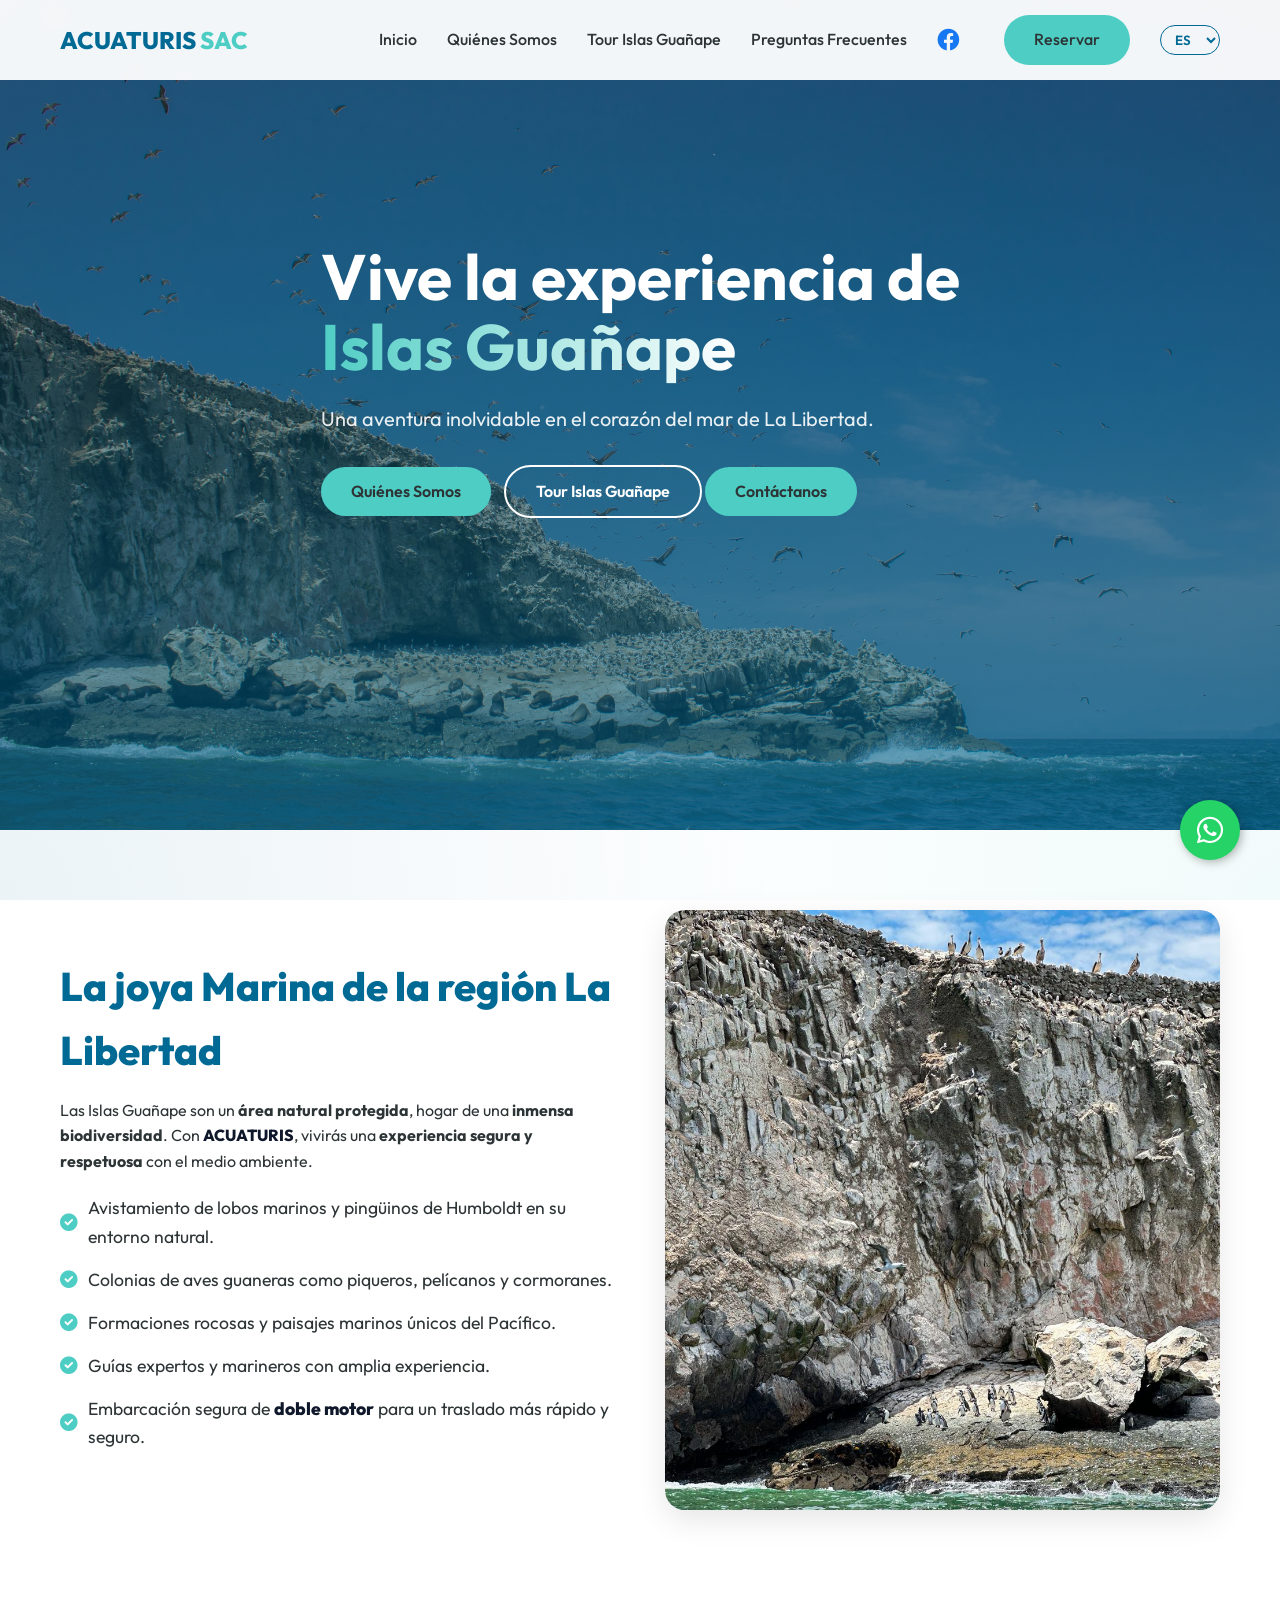
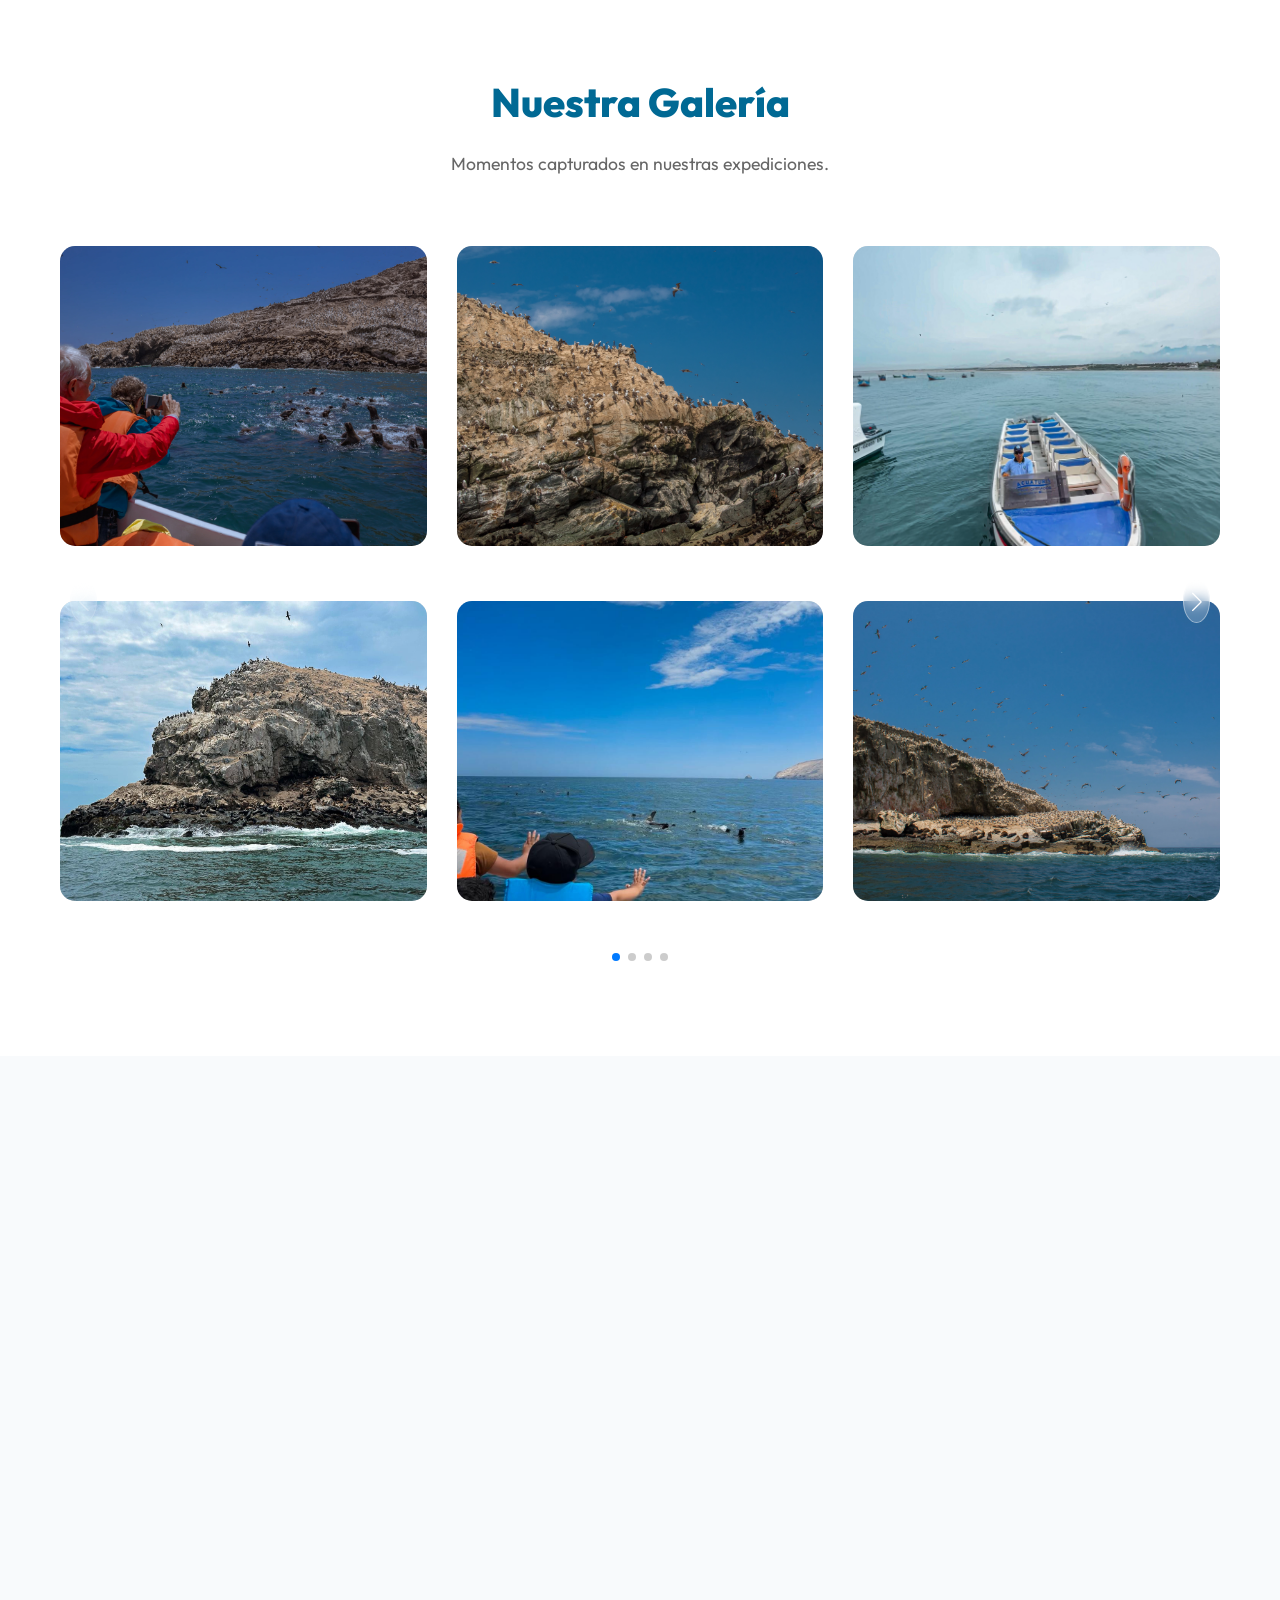
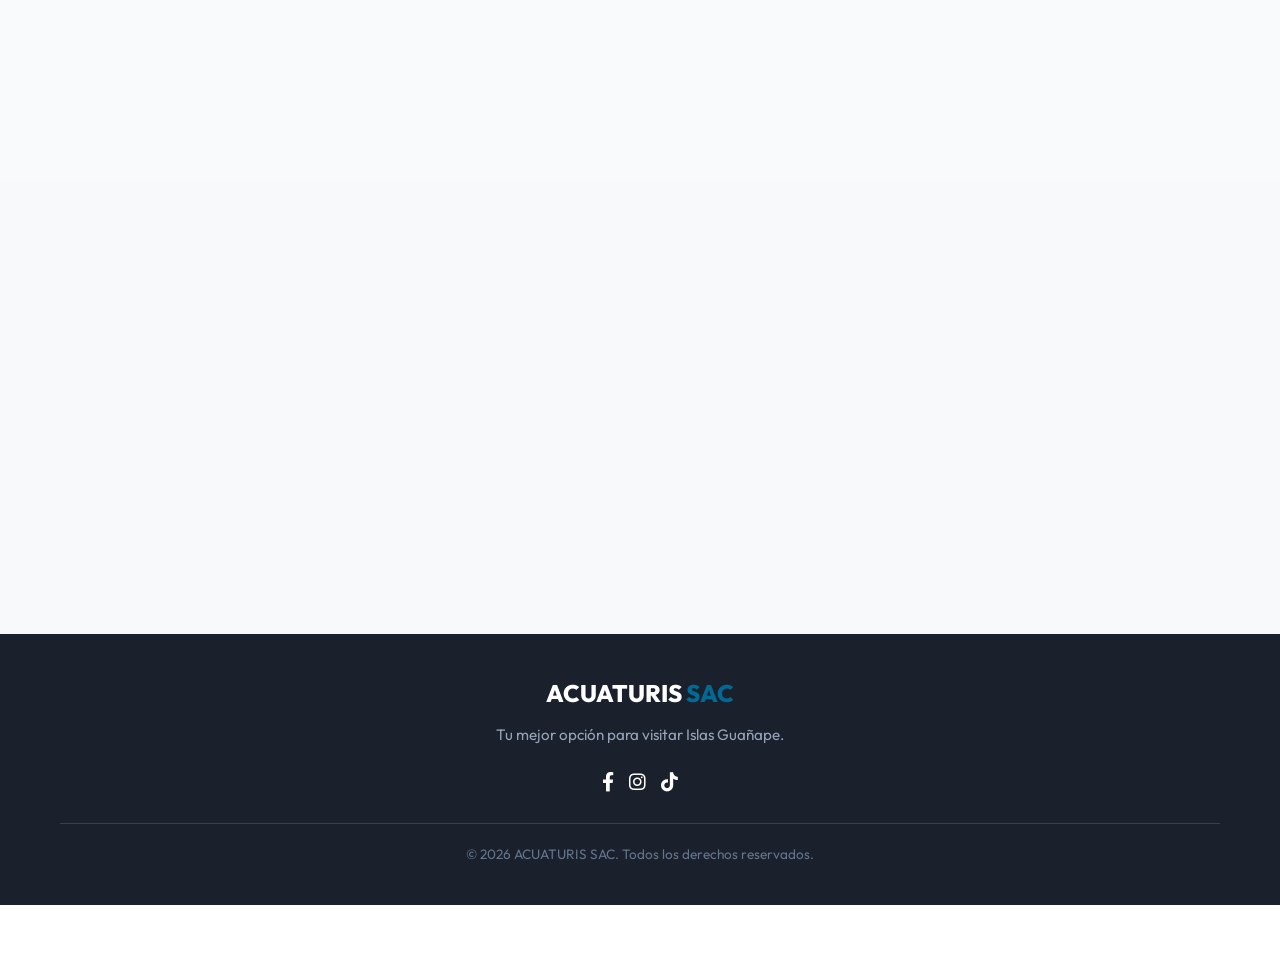
==== Inicio/index.html @ 5057cbeb "Ultimos cambios" ====
<!DOCTYPE html>
<html lang="es">

<head>
    <meta charset="UTF-8">
    <meta name="viewport" content="width=device-width, initial-scale=1.0">
    <!-- Basic SEO Meta Tags -->
    <title>Tour Islas Guañape | ACUATURIS SAC - Atrevete a disfrutar la adrenalina</title>
    <meta name="description"
        content="Reserva el mejor Tour a las Islas Guañape con ACUATURIS SAC. Descubre la mayor biodiversidad del norte del Perú: lobos marinos, pingüinos de Humboldt y aves guaneras desde Puerto Morín.">
    <meta name="keywords"
        content="Tour Islas Guañape, Islas Guañape, tour a las islas guañape, tours puerto morin, turismo la libertad, acuaturis sac, islas guañape tour, lobos marinos trujillo, lobos marinos peru">
    <meta name="author" content="ACUATURIS SAC">
    <meta name="robots" content="index, follow, max-snippet:-1, max-image-preview:large, max-video-preview:-1">

    <!-- SEO: Canonical URL -->
    <link rel="canonical" href="https://acuaturissac.com/">

    <!-- SEO: Open Graph para redes sociales y WhatsApp -->
    <meta property="og:title" content="Tour Islas Guañape | ACUATURIS SAC - La Libertad, Perú">
    <meta property="og:description"
        content="Reserva tu lugar en el Tour Islas Guañape. Avista lobos marinos y pingüinos de Humboldt. ¡La mejor aventura desde Puerto Morín!">
    <meta property="og:image" content="https://acuaturissac.com/img/islas-guanape.jpg">
    <meta property="og:url" content="https://acuaturissac.com/">
    <meta property="og:type" content="website">
    <meta property="og:locale" content="es_PE">
    <meta property="og:site_name" content="ACUATURIS SAC">

    <!-- SEO: Twitter Card -->
    <meta name="twitter:card" content="summary_large_image">
    <meta name="twitter:title" content="Tour Islas Guañape | ACUATURIS SAC">
    <meta name="twitter:description"
        content="Reserva el mejor Tour a las Islas Guañape. Avista lobos marinos y pingüinos de Humboldt desde Puerto Morín, La Libertad.">
    <meta name="twitter:image" content="https://acuaturissac.com/img/islas-guanape.jpg">

    <!-- SEO: Datos estructurados Schema.org -->
    <script type="application/ld+json">
    {
      "@context": "https://schema.org",
      "@type": "TouristTrip",
      "name": "Tour Islas Guañape - Avistamiento de Fauna Marina",
      "description": "Tour de avistamiento de fauna marina en las Islas Guañape, La Libertad, Perú. Incluye avistamiento de lobos marinos, pingüinos de Humboldt y aves guaneras.",
      "url": "https://acuaturissac.com/",
      "image": "https://acuaturissac.com/img/islas-guanape.jpg",
      "touristType": "Ecoturismo, Avistamiento de fauna",
      "itinerary": {
        "@type": "ItemList",
        "itemListElement": [
          {"@type": "ListItem", "position": 1, "name": "Reunión en Puerto Morín a las 09:00 AM"},
          {"@type": "ListItem", "position": 2, "name": "Zarpe hacia las Islas Guañape a las 09:30 AM"},
          {"@type": "ListItem", "position": 3, "name": "Avistamiento de fauna marina a las 10:15 AM"},
          {"@type": "ListItem", "position": 4, "name": "Retorno a Puerto Morín a las 12:00 PM"}
        ]
      },
      "provider": {
        "@type": "LocalBusiness",
        "name": "ACUATURIS SAC",
        "telephone": "+51961020784",
        "url": "https://acuaturissac.com/",
        "sameAs": ["https://www.facebook.com/acuaturissac", "https://www.instagram.com/acuaturissac"],
        "address": {
          "@type": "PostalAddress",
          "addressLocality": "Puerto Morín",
          "addressRegion": "La Libertad",
          "addressCountry": "PE"
        },
        "geo": {
          "@type": "GeoCoordinates",
          "latitude": "-8.5820",
          "longitude": "-78.9760"
        }
      },
      "inLanguage": "es-PE"
    }
    </script>


    <!-- Fonts and External Styles -->
    <link rel="preconnect" href="https://fonts.googleapis.com">
    <link rel="preconnect" href="https://fonts.gstatic.com" crossorigin>
    <link href="https://fonts.googleapis.com/css2?family=Outfit:wght@300;400;600;800&amp;display=swap" rel="stylesheet">
    <link rel="stylesheet" href="../css/styles.css">
    <link rel="stylesheet" href="https://cdnjs.cloudflare.com/ajax/libs/font-awesome/6.0.0/css/all.min.css"
        integrity="sha512-9usAa10IRO0HhonpyAIVpjrylPvoDwiPUiKdWk5t3PyolY1cOd4DSE0Ga+ri4AuTroPR5aQvXU9xC6qOPnzFeg=="
        crossorigin="anonymous" referrerpolicy="no-referrer" />
    <link href="https://unpkg.com/aos@2.3.1/dist/aos.css" rel="stylesheet">
    <link rel="stylesheet" href="https://cdn.jsdelivr.net/npm/swiper@11/swiper-bundle.min.css" />
</head>

<body>

    <!-- Navigation -->
    <nav class="navbar">
        <div class="container nav-container">
            <a href="#" class="logo">ACUATURIS <span class="highlight">SAC</span></a>
            <button class="mobile-menu-btn" aria-label="Menu">
                <i class="fas fa-bars"></i>
            </button>
            <ul class="nav-links">
                <li><a href="#inicio" data-i18n="nav_home">Inicio</a></li>
                <li><a href="../quienes-somos/quienes-somos.html" data-i18n="nav_about">Quiénes Somos</a></li>
                <li><a href="../Tour-islas-guanape/Tour-islas-guanape.html" data-i18n="nav_tour">Tour Islas Guañape</a>
                </li>
                <li><a href="../preguntas-frecuentes/preguntas-frecuentes.html" data-i18n="nav_faq">Preguntas
                        Frecuentes</a></li>
                <li>
                    <a href="https://www.facebook.com/share/1S6qyKS7hv/" target="_blank" rel="noopener noreferrer"
                        aria-label="Facebook"
                        style="font-size: 1.4rem; color: #1877F2; margin-right: 15px; display: flex; align-items: center;">
                        <i class="fab fa-facebook"></i>
                    </a>
                </li>
                <li><a href="#contacto" class="btn-primary" data-i18n="nav_book">Reservar</a></li>
                <li>
                    <select id="language-selector" class="lang-select">
                        <option value="es">ES</option>
                        <option value="en">EN</option>
                        <option value="fr">FR</option>
                        <option value="it">IT</option>
                        <option value="de">DE</option>
                    </select>
                </li>
            </ul>
        </div>
    </nav>

    <!-- Hero Section -->
    <header id="inicio" class="hero">
        <video autoplay muted loop playsinline class="hero-video">
            <source src="../assets/Video2.mp4" type="video/mp4">
        </video>
        <div class="hero-overlay"></div>
        <div class="hero-content container" data-aos="fade-up">
            <h1 data-i18n="hero_title">Vive la experiencia de <br><span class="text-gradient">Islas Guañape</span></h1>
            <p data-i18n="hero_subtitle">Una aventura inolvidable en el corazón del mar de La Libertad.</p>
            <div class="hero-buttons">
                <a href="../quienes-somos/quienes-somos.html" class="btn-primary" data-i18n="nav_about">Quiénes
                    Somos</a>
                <a href="../Tour-islas-guanape/Tour-islas-guanape.html" class="btn-secondary" data-i18n="nav_tour">Tour
                    Islas Guañape</a>
                <a href="#contacto" class="btn-primary" data-i18n="hero_btn_contact">Contáctanos</a>
            </div>
        </div>
    </header>

    <!-- About Section -->
    <section id="tour" class="section about">
        <div class="container about-grid">
            <div class="about-text" data-aos="fade-right">
                <h2 class="section-title" data-i18n="about_title">La joya Marina de la región La Libertad</h2>
                <p data-i18n="about_desc">Las Islas Guañape son un <strong>área natural protegida</strong>, hogar de una
                    <strong>inmensa
                        biodiversidad</strong>. Con <span class="text-dark-blue">ACUATURIS</span>, vivirás una
                    <strong>experiencia segura y
                        respetuosa</strong> con el medio ambiente.
                </p>
                <ul class="feature-list">
                    <li><i class="fas fa-check-circle"></i> <span data-i18n="about_feat_1">Avistamiento de lobos marinos
                            y pingüinos de Humboldt en su entorno natural.</span></li>
                    <li><i class="fas fa-check-circle"></i> <span data-i18n="about_feat_2">Colonias de aves guaneras
                            como piqueros, pelícanos y cormoranes.</span></li>
                    <li><i class="fas fa-check-circle"></i> <span data-i18n="about_feat_3">Formaciones rocosas y
                            paisajes marinos únicos del Pacífico.</span></li>
                    <li><i class="fas fa-check-circle"></i> <span data-i18n="about_feat_4">Guías expertos y
                            marineros con amplia experiencia.</span></li>
                    <li><i class="fas fa-check-circle"></i> <span data-i18n="about_feat_5">Embarcación segura de <span
                                class="text-dark-blue">doble motor</span>
                            para un traslado más rápido y seguro.</span></li>
                </ul>


            </div>
            <div class="about-image" data-aos="fade-left">
                <!-- SEO: Imagen real con alt descriptivo -->
                <img src="../img/islas-guanape-lobos-marinos.jpg"
                    alt="Lobos marinos y pingüinos de Humboldt en las Islas Guañape, La Libertad, Perú" loading="lazy"
                    width="600" height="600"
                    onerror="this.style.display='none'; document.getElementById('about-img-placeholder').style.display='block'"
                    style="border-radius: 20px; box-shadow: var(--shadow); object-fit: cover; width: 100%;">
                <div class="image-placeholder" id="about-img-placeholder" style="display: none;"></div>
            </div>
        </div>
    </section>

    <!-- Gallery Section -->
    <section id="galeria" class="section gallery">
        <div class="container">
            <h2 class="section-title center" data-aos="fade-up" data-i18n="gallery_title">Nuestra Galería</h2>
            <p class="section-subtitle center" data-aos="fade-up" data-i18n="gallery_subtitle">Momentos capturados en
                nuestras expediciones.</p>
            <div class="swiper gallerySwiper" data-aos="zoom-in" style="padding: 20px 0; height: 750px;">
                <div class="swiper-wrapper">
                    <!-- Slides -->
                    <div class="swiper-slide">
                        <div class="gallery-item"><img src="../assets/Imagen1.webp"
                                alt="Tour en lancha hacia las Islas Guañape" loading="lazy"
                                style="width: 100%; height: 300px; object-fit: cover; border-radius: 12px; cursor: pointer;">
                        </div>
                    </div>
                    <div class="swiper-slide">
                        <div class="gallery-item"><img src="../assets/Imagen4.webp"
                                alt="Lobos marinos en las Islas Guañape" loading="lazy"
                                style="width: 100%; height: 300px; object-fit: cover; border-radius: 12px; cursor: pointer;">
                        </div>
                    </div>
                    <div class="swiper-slide">
                        <div class="gallery-item"><img src="../assets/Imagen5.jpeg"
                                alt="Pingüinos de Humboldt en las Islas Guañape" loading="lazy"
                                style="width: 100%; height: 300px; object-fit: cover; border-radius: 12px; cursor: pointer;">
                        </div>
                    </div>
                    <div class="swiper-slide">
                        <div class="gallery-item"><img src="../assets/Imagen3.webp"
                                alt="Aves guaneras en su hábitat natural" loading="lazy"
                                style="width: 100%; height: 300px; object-fit: cover; border-radius: 12px; cursor: pointer;">
                        </div>
                    </div>

                    <div class="swiper-slide">
                        <div class="gallery-item"><img src="../assets/Imagen6.jpeg" alt="Avistamiento de fauna marina"
                                loading="lazy"
                                style="width: 100%; height: 300px; object-fit: cover; border-radius: 12px; cursor: pointer;">
                        </div>
                    </div>
                    <div class="swiper-slide">
                        <div class="gallery-item"><img src="../assets/Imagen7.jpeg" alt="Turistas disfrutando el tour"
                                loading="lazy"
                                style="width: 100%; height: 300px; object-fit: cover; border-radius: 12px; cursor: pointer;">
                        </div>
                    </div>
                    <div class="swiper-slide">
                        <div class="gallery-item"><img src="../assets/Imagen15.jpeg" alt="Muelle de Puerto Morín"
                                loading="lazy"
                                style="width: 100%; height: 300px; object-fit: cover; border-radius: 12px; cursor: pointer;">
                        </div>
                    </div>
                    <div class="swiper-slide">
                        <div class="gallery-item"><img src="../assets/Imagen16.jpeg" alt="Vista panorámica de las Islas"
                                loading="lazy"
                                style="width: 100%; height: 300px; object-fit: cover; border-radius: 12px; cursor: pointer;">
                        </div>
                    </div>
                    <div class="swiper-slide">
                        <div class="gallery-item"><img src="../assets/Imagen2.webp" alt="Lobos marinos descansando"
                                loading="lazy"
                                style="width: 100%; height: 300px; object-fit: cover; border-radius: 12px; cursor: pointer;">
                        </div>
                    </div>
                    <div class="swiper-slide">
                        <div class="gallery-item"><img src="../assets/Imagen13.jpeg" alt="Grupos en la lancha"
                                loading="lazy"
                                style="width: 100%; height: 300px; object-fit: cover; border-radius: 12px; cursor: pointer;">
                        </div>
                    </div>
                    <div class="swiper-slide">
                        <div class="gallery-item"><img src="../assets/Imagen19.jpeg" alt="Vista desde el mar"
                                loading="lazy"
                                style="width: 100%; height: 300px; object-fit: cover; border-radius: 12px; cursor: pointer;">
                        </div>
                    </div>
                    <div class="swiper-slide">
                        <div class="gallery-item"><img src="../assets/Imagen23.jpeg" alt="Pingüinos en las rocas"
                                loading="lazy"
                                style="width: 100%; height: 300px; object-fit: cover; border-radius: 12px; cursor: pointer;">
                        </div>
                    </div>
                </div>
                <!-- Pagination & Nav -->
                <div class="swiper-pagination"></div>
                <div class="swiper-button-next"></div>
                <div class="swiper-button-prev"></div>
            </div>
        </div>
    </section>

    <!-- Why Choose Us Section -->
    <section id="por-que-elegirnos" class="section why-choose-us" style="background-color: #f8fafc; padding: 80px 0;">
        <div class="container">
            <h2 class="section-title center" data-aos="fade-up" data-i18n="why_choose_title"
                style="color: var(--primary);">¿Por qué elegir ACUATURIS?</h2>
            <div class="policies-grid"
                style="display: grid; grid-template-columns: repeat(auto-fit, minmax(300px, 1fr)); gap: 30px; margin-top: 40px;">
                <!-- Card 1 -->
                <div class="policy-card" data-aos="fade-up"
                    style="background: white; padding: 30px; border-radius: 12px; box-shadow: 0 4px 15px rgba(0,0,0,0.05); border-left: 5px solid var(--primary); transition: transform 0.3s ease;">
                    <h3
                        style="color: var(--primary); margin-bottom: 15px; display: flex; align-items: center; gap: 12px; font-size: 1.25rem;">
                        <i class="fas fa-ship" style="font-size: 1.5rem;"></i> <span data-i18n="why_h1">Embarcaciones
                            con doble motor</span>
                    </h3>
                    <p data-i18n="why_p1" style="color: #4a5568; line-height: 1.6;">Mayor seguridad ante cualquier
                        imprevisto y navegación continua durante todo el recorrido.</p>
                </div>
                <!-- Card 2 -->
                <div class="policy-card" data-aos="fade-up" data-aos-delay="100"
                    style="background: white; padding: 30px; border-radius: 12px; box-shadow: 0 4px 15px rgba(0,0,0,0.05); border-left: 5px solid #f59e0b; transition: transform 0.3s ease;">
                    <h3
                        style="color: #f59e0b; margin-bottom: 15px; display: flex; align-items: center; gap: 12px; font-size: 1.25rem;">
                        <i class="fas fa-stopwatch" style="font-size: 1.5rem;"></i> <span data-i18n="why_h2">Traslados
                            más rápidos</span>
                    </h3>
                    <p data-i18n="why_p2" style="color: #4a5568; line-height: 1.6;">Reducimos el tiempo en el mar para
                        que disfrutes más la experiencia y menos el trayecto.</p>
                </div>
                <!-- Card 3 -->
                <div class="policy-card" data-aos="fade-up" data-aos-delay="200"
                    style="background: white; padding: 30px; border-radius: 12px; box-shadow: 0 4px 15px rgba(0,0,0,0.05); border-left: 5px solid #10b981; transition: transform 0.3s ease;">
                    <h3
                        style="color: #10b981; margin-bottom: 15px; display: flex; align-items: center; gap: 12px; font-size: 1.25rem;">
                        <i class="fas fa-smile-beam" style="font-size: 1.5rem;"></i> <span data-i18n="why_h3">Menor
                            probabilidad de mareo</span>
                    </h3>
                    <p data-i18n="why_p3" style="color: #4a5568; line-height: 1.6;">Al disminuir el tiempo de
                        navegación, la experiencia es más cómoda, incluso para personas sensibles.</p>
                </div>
                <!-- Card 4 -->
                <div class="policy-card" data-aos="fade-up" data-aos-delay="300"
                    style="background: white; padding: 30px; border-radius: 12px; box-shadow: 0 4px 15px rgba(0,0,0,0.05); border-left: 5px solid #3b82f6; transition: transform 0.3s ease;">
                    <h3
                        style="color: #3b82f6; margin-bottom: 15px; display: flex; align-items: center; gap: 12px; font-size: 1.25rem;">
                        <i class="fas fa-anchor" style="font-size: 1.5rem;"></i> <span data-i18n="why_h4">Mayor
                            estabilidad en el recorrido</span>
                    </h3>
                    <p data-i18n="why_p4" style="color: #4a5568; line-height: 1.6;">Nuestras embarcaciones ofrecen una
                        navegación más estable en mar abierto.</p>
                </div>
                <!-- Card 5 -->
                <div class="policy-card" data-aos="fade-up" data-aos-delay="400"
                    style="background: white; padding: 30px; border-radius: 12px; box-shadow: 0 4px 15px rgba(0,0,0,0.05); border-left: 5px solid #8b5cf6; transition: transform 0.3s ease;">
                    <h3
                        style="color: #8b5cf6; margin-bottom: 15px; display: flex; align-items: center; gap: 12px; font-size: 1.25rem;">
                        <i class="fas fa-user-tie" style="font-size: 1.5rem;"></i> <span data-i18n="why_h5">Marineros
                            locales con experiencia real</span>
                    </h3>
                    <p data-i18n="why_p5" style="color: #4a5568; line-height: 1.6;">Conocemos la zona, la fauna y cómo
                        brindarte una experiencia segura e inolvidable.</p>
                </div>
                <!-- Card 6 -->
                <div class="policy-card" data-aos="fade-up" data-aos-delay="500"
                    style="background: white; padding: 30px; border-radius: 12px; box-shadow: 0 4px 15px rgba(0,0,0,0.05); border-left: 5px solid #ef4444; transition: transform 0.3s ease;">
                    <h3
                        style="color: #ef4444; margin-bottom: 15px; display: flex; align-items: center; gap: 12px; font-size: 1.25rem;">
                        <i class="fas fa-shield-alt" style="font-size: 1.5rem;"></i> <span data-i18n="why_h6">Seguridad
                            y respaldo garantizados</span>
                    </h3>
                    <p data-i18n="why_p6" style="color: #4a5568; line-height: 1.6;">Operamos con todos los permisos
                        correspondientes, seguros y protocolos de seguridad para tu tranquilidad.</p>
                </div>
            </div>
        </div>
    </section>

    <!-- Contact & Booking Section -->
    <section id="contacto" class="section contact-section"
        style="background-color: #f8f9fa; padding: 80px 0; text-align: center;">
        <div class="container" style="max-width: 800px;">
            <h2 class="section-title center" data-aos="fade-up" data-i18n="contact_title">Reserva tu Aventura</h2>
            <p class="section-subtitle center" data-aos="fade-up" data-i18n="contact_subtitle"
                style="margin-bottom: 40px; font-size: 1.1rem; color: #555;">¿Listo para explorar las Islas Guañape?
                Contáctanos directamente por WhatsApp para consultar disponibilidad y asegurar tu lugar.</p>

            <div data-aos="zoom-in">
                <a href="https://wa.me/51961020784?text=Hola,%20los%20contacto%20desde%20su%20p%C3%A1gina%20web.%20Estoy%20interesado%20en%20el%20tour%20a%20las%20Islas%20Gua%C3%B1ape%20y%20quisiera%20informaci%C3%B3n%20sobre%20disponibilidad%20y%20reservas."
                    target="_blank" class="btn-primary"
                    style="background-color: #25D366; font-size: 1.2rem; padding: 15px 40px; display: inline-flex; align-items: center; gap: 10px; box-shadow: 0 10px 20px rgba(37, 211, 102, 0.3); border-radius: 50px; text-decoration: none; color: white; font-weight: bold;">
                    <i class="fab fa-whatsapp" style="font-size: 1.5rem;"></i>
                    <span data-i18n="contact_btn_whatsapp">Reservar por WhatsApp</span>
                </a>

                <div
                    style="margin-top: 30px; display: flex; justify-content: center; gap: 20px; align-items: center; color: #333;">
                    <div style="display: flex; align-items: center; gap: 8px;">
                        <i class="fas fa-phone-alt" style="color: var(--primary);"></i>
                        <span style="font-weight: 600;">+51 961 020 784</span>
                    </div>
                </div>
            </div>
        </div>
    </section>

    <!-- Footer -->
    <footer style="background-color: #1a202c; color: #e2e8f0; text-align: center; padding: 40px 0;">
        <div class="container">
            <h3
                style="color: white; margin-bottom: 10px; font-family: 'Outfit', sans-serif; font-weight: 800; font-size: 1.5rem;">
                ACUATURIS <span style="color: var(--primary);">SAC</span></h3>
            <p style="margin-bottom: 20px; font-size: 0.95rem; color: #94a3b8;">Tu mejor opción para visitar Islas
                Guañape.</p>
            <div style="display: flex; justify-content: center; gap: 15px; margin-bottom: 25px;">
                <a href="https://www.facebook.com/share/1S6qyKS7hv/" target="_blank" rel="noopener noreferrer"
                    style="color: white; font-size: 1.2rem; transition: color 0.3s;"
                    onmouseover="this.style.color='var(--primary)'" onmouseout="this.style.color='white'"><i
                        class="fab fa-facebook-f"></i></a>
                <a href="#" style="color: white; font-size: 1.2rem; transition: color 0.3s;"
                    onmouseover="this.style.color='var(--primary)'" onmouseout="this.style.color='white'"><i
                        class="fab fa-instagram"></i></a>
                <a href="#" style="color: white; font-size: 1.2rem; transition: color 0.3s;"
                    onmouseover="this.style.color='var(--primary)'" onmouseout="this.style.color='white'"><i
                        class="fab fa-tiktok"></i></a>
            </div>
            <p style="font-size: 0.85rem; border-top: 1px solid #334155; padding-top: 20px; color: #64748b;">&copy; 2026
                ACUATURIS SAC. Todos los derechos reservados.</p>
        </div>
    </footer>

    <script src="https://unpkg.com/aos@2.3.1/dist/aos.js"></script>
    <script src="https://cdn.jsdelivr.net/npm/swiper@11/swiper-bundle.min.js"></script>
    <script src="../js/translations.js"></script>
    <script src="../js/script.js"></script>
    <script>
        document.addEventListener("DOMContentLoaded", function () {
            AOS.init({
                duration: 800,
                offset: 100,
                once: true
            });
            var swiper = new Swiper(".gallerySwiper", {
                slidesPerView: 1,
                grid: {
                    rows: 2,
                    fill: 'row'
                },
                spaceBetween: 10,
                navigation: {
                    nextEl: ".swiper-button-next",
                    prevEl: ".swiper-button-prev",
                },
                pagination: {
                    el: ".swiper-pagination",
                    clickable: true,
                },
                breakpoints: {
                    640: {
                        slidesPerView: 2,
                        grid: { rows: 2, fill: 'row' },
                        spaceBetween: 20,
                    },
                    1024: {
                        slidesPerView: 3,
                        grid: { rows: 2, fill: 'row' },
                        spaceBetween: 30,
                    },
                }
            });
        });
    </script>
    <!-- Floating WhatsApp Button -->
    <a href="https://wa.me/51961020784?text=Hola,%20los%20contacto%20desde%20su%20p%C3%A1gina%20web.%20Estoy%20interesado%20en%20el%20tour%20a%20las%20Islas%20Gua%C3%B1ape%20y%20quisiera%20informaci%C3%B3n%20sobre%20disponibilidad%20y%20reservas."
        class="whatsapp-float" target="_blank" rel="noopener noreferrer" aria-label="Contactar por WhatsApp">
        <i class="fab fa-whatsapp"></i>
    </a>

    <!-- Lightbox Modal para Galería -->
    <div id="lightbox" class="lightbox">
        <span class="close-lightbox">&times;</span>
        <img class="lightbox-content" id="lightbox-img">
    </div>
</body>

</html>
---- css/styles.css ----
:root {
    --primary: #006994;
    /* Deep Ocean Blue */
    --secondary: #4ECDC4;
    /* Seafoam Green */
    --accent: #FF6B6B;
    /* Coral for CTAs */
    --dark: #2D3436;
    --white: #FFFFFF;
    --glass: rgba(255, 255, 255, 0.1);
    --shadow: 0 10px 30px rgba(0, 0, 0, 0.1);
    --transition: all 0.3s ease;
    --whatsapp: #25D366;
}

* {
    margin: 0;
    padding: 0;
    box-sizing: border-box;
}

html {
    scroll-behavior: smooth;
}

body {
    font-family: 'Outfit', sans-serif;
    color: var(--dark);
    background-color: var(--white);
    background-image:
        radial-gradient(circle at 0% 0%, rgba(78, 205, 196, 0.08) 0%, transparent 50%),
        radial-gradient(circle at 100% 0%, rgba(0, 105, 148, 0.08) 0%, transparent 50%),
        radial-gradient(circle at 100% 100%, rgba(78, 205, 196, 0.08) 0%, transparent 50%),
        radial-gradient(circle at 0% 100%, rgba(0, 105, 148, 0.08) 0%, transparent 50%);
    background-attachment: fixed;
    line-height: 1.6;
    overflow-x: hidden;
}

/* Utilities */
.container {
    max-width: 1200px;
    margin: 0 auto;
    padding: 0 20px;
}

.section {
    padding: 80px 0;
}

.section-title {
    font-size: 2.5rem;
    font-weight: 800;
    margin-bottom: 1rem;
    color: var(--primary);
}

.section-subtitle {
    font-size: 1.1rem;
    color: #666;
    margin-bottom: 3rem;
}

.center {
    text-align: center;
}

.text-gradient {
    background: linear-gradient(to right, var(--secondary), var(--white));
    -webkit-background-clip: text;
    -webkit-text-fill-color: transparent;
    background-clip: text;
}

.text-dark-blue {
    color: #0f172a;
    /* Azul oscuro elegante */
    font-weight: 800;
}

/* Buttons */
.btn-primary {
    display: inline-block;
    background: var(--secondary);
    color: var(--dark);
    padding: 12px 30px;
    border-radius: 50px;
    text-decoration: none;
    font-weight: 600;
    transition: var(--transition);
    border: none;
    cursor: pointer;
}

.btn-primary:hover {
    transform: translateY(-3px);
    box-shadow: 0 10px 20px rgba(78, 205, 196, 0.4);
}

.btn-secondary {
    display: inline-block;
    background: transparent;
    color: var(--white);
    padding: 12px 30px;
    border-radius: 50px;
    text-decoration: none;
    font-weight: 600;
    border: 2px solid var(--white);
    transition: var(--transition);
    margin-left: 10px;
}

.btn-secondary:hover {
    background: var(--white);
    color: var(--primary);
}

.full-width {
    width: 100%;
}

/* Navbar */
.navbar {
    position: fixed;
    top: 0;
    left: 0;
    width: 100%;
    z-index: 1000;
    background: rgba(255, 255, 255, 0.95);
    backdrop-filter: blur(10px);
    padding: 15px 0;
    box-shadow: 0 2px 10px rgba(0, 0, 0, 0.05);
}

.nav-container {
    display: flex;
    justify-content: space-between;
    align-items: center;
}

.logo {
    font-size: 1.5rem;
    font-weight: 800;
    color: var(--primary);
    text-decoration: none;
}

.highlight {
    color: var(--secondary);
}

.nav-links {
    display: flex;
    list-style: none;
    align-items: center;
    gap: 30px;
}

.nav-links a {
    text-decoration: none;
    color: var(--dark);
    font-weight: 500;
    transition: var(--transition);
    position: relative;
}

.nav-links a::after {
    content: '';
    position: absolute;
    bottom: -5px;
    left: 0;
    width: 0;
    height: 2px;
    background: var(--secondary);
    transition: var(--transition);
}

.nav-links a:not(.btn-primary):hover::after {
    width: 100%;
}

.nav-links a:not(.btn-primary):hover {
    color: var(--secondary);
}

.mobile-menu-btn {
    display: none;
    background: none;
    border: none;
    font-size: 1.5rem;
    cursor: pointer;
    color: var(--dark);
}

/* Language Selector */
.lang-select {
    padding: 5px 10px;
    border-radius: 20px;
    border: 1px solid var(--primary);
    background: transparent;
    color: var(--primary);
    font-family: inherit;
    font-weight: 600;
    cursor: pointer;
    outline: none;
}

/* Hero Section */
.hero {
    height: 100vh;
    background: url('../assets/Imagen2.webp') no-repeat center center/cover;
    background-attachment: fixed;
    /* Parallax effect fallback */
    position: relative;
    display: flex;
    align-items: center;
    color: var(--white);
    margin-top: -70px;
    overflow: hidden;
}

.hero-video {
    position: absolute;
    top: 0;
    left: 0;
    width: 100%;
    height: 100%;
    object-fit: cover;
    z-index: 0;
}

.hero-overlay {
    position: absolute;
    top: 0;
    left: 0;
    width: 100%;
    height: 100%;
    background: linear-gradient(rgba(0, 0, 0, 0.3), rgba(0, 105, 148, 0.6));
}

.hero-content {
    position: relative;
    z-index: 1;
    max-width: 800px;
}

.hero h1 {
    font-size: 4rem;
    line-height: 1.1;
    margin-bottom: 20px;
}

.hero p {
    font-size: 1.25rem;
    margin-bottom: 30px;
    opacity: 0.9;
}

/* About Section */
.about-grid {
    display: grid;
    grid-template-columns: 1fr 1fr;
    gap: 50px;
    align-items: center;
}

.feature-list {
    list-style: none;
    margin-top: 20px;
}

.feature-list li {
    margin-bottom: 15px;
    display: flex;
    align-items: center;
    gap: 10px;
    font-size: 1.1rem;
}

.feature-list i {
    color: var(--secondary);
}

.image-placeholder {
    width: 100%;
    height: 600px;
    background: url('../assets/Imagen10.jpeg') no-repeat center center/cover;
    transition: var(--transition);
    border-radius: 20px;
    box-shadow: var(--shadow);
}

.image-placeholder:hover {
    transform: scale(1.02);
}

/* Itinerary Section */
.itinerary-section {
    background: transparent;
}

.timeline {
    position: relative;
    max-width: 800px;
    margin: 0 auto;
}

.timeline::after {
    content: '';
    position: absolute;
    width: 4px;
    background-color: var(--secondary);
    top: 0;
    bottom: 0;
    left: 50%;
    margin-left: -2px;
    border-radius: 2px;
}

.timeline-item {
    padding: 10px 40px;
    position: relative;
    background-color: inherit;
    width: 50%;
}

.timeline-item::after {
    content: '';
    position: absolute;
    width: 20px;
    height: 20px;
    right: -10px;
    background-color: var(--white);
    border: 4px solid var(--primary);
    top: 15px;
    border-radius: 50%;
    z-index: 1;
}

.timeline-item:nth-child(even) {
    left: 50%;
}

.timeline-item:nth-child(even)::after {
    left: -10px;
}

.timeline-content {
    padding: 20px 30px;
    background-color: rgba(255, 255, 255, 0.8);
    backdrop-filter: blur(5px);
    position: relative;
    border-radius: 15px;
    box-shadow: var(--shadow);
    transition: var(--transition);
}

.timeline-content:hover {
    transform: translateY(-5px);
}

.timeline-content h3 {
    color: var(--primary);
    margin-bottom: 10px;
}

/* Gallery Section */
.gallery-grid {
    display: grid;
    grid-template-columns: repeat(auto-fit, minmax(250px, 1fr));
    gap: 20px;
}

.gallery-item {
    height: 300px;
    background: #ddd;
    border-radius: 15px;
    cursor: pointer;
    transition: var(--transition);
    position: relative;
    overflow: hidden;
}

.gallery-item img {
    width: 100%;
    height: 100%;
    object-fit: cover;
    display: block;
    border-radius: 15px;
    transition: var(--transition);
}

.gallery-item:hover {
    transform: scale(1.03);
    box-shadow: var(--shadow);
}


/* Swiper Gallery Adjustments */
.gallerySwiper {
    width: 100%;
    padding-bottom: 50px !important;
}

.swiper-slide {
    width: 300px;
}

.swiper-button-next,
.swiper-button-prev {
    background: rgba(255, 255, 255, 0.2);
    backdrop-filter: blur(8px);
    -webkit-backdrop-filter: blur(8px);
    width: 45px;
    height: 45px;
    border-radius: 50%;
    color: var(--white) !important;
    transition: all 0.3s ease;
    border: 1px solid rgba(255, 255, 255, 0.4);
    box-shadow: none;
}

.swiper-button-next:hover,
.swiper-button-prev:hover {
    background: var(--secondary);
    color: var(--dark) !important;
    border-color: var(--secondary);
    transform: scale(1.05);
    box-shadow: none;
}

.swiper-button-next::after,
.swiper-button-prev::after {
    font-size: 1.2rem !important;
    font-weight: 300 !important;
}

.swiper-pagination-bullet {
    background: var(--primary);
    opacity: 0.3;
    transition: all 0.3s ease;
}

.swiper-pagination-bullet-active {
    opacity: 1;
    background: var(--secondary);
    width: 20px;
    border-radius: 10px;
}

/* Lightbox */
.lightbox {
    display: none;
    position: fixed;
    z-index: 2000;
    padding-top: 60px;
    left: 0;
    top: 0;
    width: 100%;
    height: 100%;
    overflow: auto;
    background-color: rgba(0, 0, 0, 0.9);
}

.lightbox-content {
    margin: auto;
    display: block;
    width: 80%;
    max-width: 900px;
    max-height: 80vh;
    object-fit: contain;
    animation-name: zoom;
    animation-duration: 0.6s;
}

@keyframes zoom {
    from {
        transform: scale(0)
    }

    to {
        transform: scale(1)
    }
}

.close-lightbox {
    position: absolute;
    top: 15px;
    right: 35px;
    color: #f1f1f1;
    font-size: 40px;
    font-weight: bold;
    transition: 0.3s;
    cursor: pointer;
}

.close-lightbox:hover,
.close-lightbox:focus {
    color: #bbb;
    text-decoration: none;
    cursor: pointer;
}

/* Team Section */
.team-grid {
    display: grid;
    grid-template-columns: repeat(auto-fit, minmax(250px, 1fr));
    gap: 30px;
    text-align: center;
}

.team-card {
    background: rgba(255, 255, 255, 0.8);
    backdrop-filter: blur(5px);
    padding: 30px;
    border-radius: 20px;
    box-shadow: var(--shadow);
    transition: var(--transition);
}

.team-card:hover {
    transform: translateY(-10px);
}

.team-img {
    width: 150px;
    height: 150px;
    border-radius: 50%;
    margin: 0 auto 20px;
    background: #ddd;
    border: 4px solid var(--secondary);
}

.img-1 {
    background: url('../assets/team_1.png') no-repeat center center/cover;
}

.img-2 {
    background: url('../assets/team_2.png') no-repeat center center/cover;
}

.img-3 {
    background: url('../assets/team_3.png') no-repeat center center/cover;
}

.team-card h3 {
    color: var(--primary);
    margin-bottom: 5px;
}

/* FAQ Section */
.faq-container {
    max-width: 800px;
    margin: 0 auto;
}

.faq-item {
    background: rgba(255, 255, 255, 0.9);
    margin-bottom: 15px;
    border-radius: 10px;
    box-shadow: 0 5px 15px rgba(0, 0, 0, 0.05);
    overflow: hidden;
}

.faq-question {
    padding: 20px;
    display: flex;
    justify-content: space-between;
    align-items: center;
    cursor: pointer;
    background: transparent;
    transition: var(--transition);
}

.faq-question:hover {
    background: rgba(0, 0, 0, 0.02);
}

.faq-question h3 {
    font-size: 1.1rem;
    font-weight: 600;
}

.faq-question i {
    transition: var(--transition);
}

.faq-item.active .faq-question i {
    transform: rotate(180deg);
}

.faq-answer {
    max-height: 0;
    overflow: hidden;
    transition: max-height 0.3s ease-out;
    padding: 0 20px;
}

.faq-item.active .faq-answer {
    padding: 0 20px 20px;
}

/* Contact Section */
.contact-wrapper {
    display: grid;
    grid-template-columns: 1fr 1fr;
    gap: 50px;
    background: rgba(255, 255, 255, 0.9);
    backdrop-filter: blur(10px);
    padding: 50px;
    border-radius: 20px;
    box-shadow: var(--shadow);
    align-items: center;
}

.info-item {
    display: flex;
    align-items: center;
    gap: 15px;
    margin-bottom: 20px;
    font-size: 1.1rem;
}

.info-item i {
    color: var(--primary);
    font-size: 1.2rem;
}

.social-links {
    margin-top: 30px;
    display: flex;
    gap: 20px;
}

.social-links a {
    width: 40px;
    height: 40px;
    background: rgba(0, 0, 0, 0.05);
    border-radius: 50%;
    display: flex;
    align-items: center;
    justify-content: center;
    color: var(--primary);
    text-decoration: none;
    transition: var(--transition);
}

.social-links a:hover {
    background: var(--primary);
    color: var(--white);
}

/* WhatsApp Button */
.whatsapp-box {
    text-align: center;
    padding: 20px;
}

.whatsapp-box h3 {
    color: var(--primary);
    margin-bottom: 10px;
    font-size: 1.5rem;
}

.whatsapp-box p {
    margin-bottom: 30px;
    color: #666;
}

.btn-whatsapp {
    display: inline-flex;
    align-items: center;
    gap: 10px;
    background: var(--whatsapp);
    color: var(--white);
    padding: 15px 30px;
    border-radius: 50px;
    text-decoration: none;
    font-weight: 600;
    font-size: 1.1rem;
    transition: var(--transition);
    box-shadow: 0 10px 20px rgba(37, 211, 102, 0.3);
}

.btn-whatsapp:hover {
    transform: translateY(-3px);
    box-shadow: 0 15px 30px rgba(37, 211, 102, 0.4);
}

.btn-whatsapp i {
    font-size: 1.5rem;
}

/* Floating WhatsApp Button */
.whatsapp-float {
    position: fixed;
    width: 60px;
    height: 60px;
    bottom: 40px;
    right: 40px;
    background-color: var(--whatsapp);
    color: var(--white);
    border-radius: 50px;
    text-align: center;
    font-size: 30px;
    box-shadow: 2px 2px 10px rgba(0, 0, 0, 0.3);
    z-index: 1000;
    transition: var(--transition);
    display: flex;
    align-items: center;
    justify-content: center;
    text-decoration: none;
}

.whatsapp-float:hover {
    transform: scale(1.1);
    box-shadow: 2px 2px 15px rgba(37, 211, 102, 0.5);
    color: var(--white);
}

/* Footer */
.footer {
    background: var(--dark);
    color: var(--white);
    text-align: center;
    padding: 30px 0;
}

/* Responsive */
@media (max-width: 768px) {
    .hero h1 {
        font-size: 2.5rem;
    }

    .about-grid,
    .contact-wrapper {
        grid-template-columns: 1fr;
    }

    .timeline::after {
        left: 31px;
    }

    .timeline-item {
        width: 100%;
        padding-left: 70px;
        padding-right: 25px;
    }

    .timeline-item::after {
        left: 21px;
    }

    .timeline-item:nth-child(even) {
        left: 0%;
    }

    .nav-links {
        position: fixed;
        top: 70px;
        left: 0;
        width: 100%;
        background: var(--white);
        flex-direction: column;
        padding: 20px;
        box-shadow: 0 10px 20px rgba(0, 0, 0, 0.1);
        transform: translateY(-150%);
        transition: var(--transition);
    }

    .nav-links.active {
        transform: translateY(0);
    }

    .mobile-menu-btn {
        display: block;
    }
}
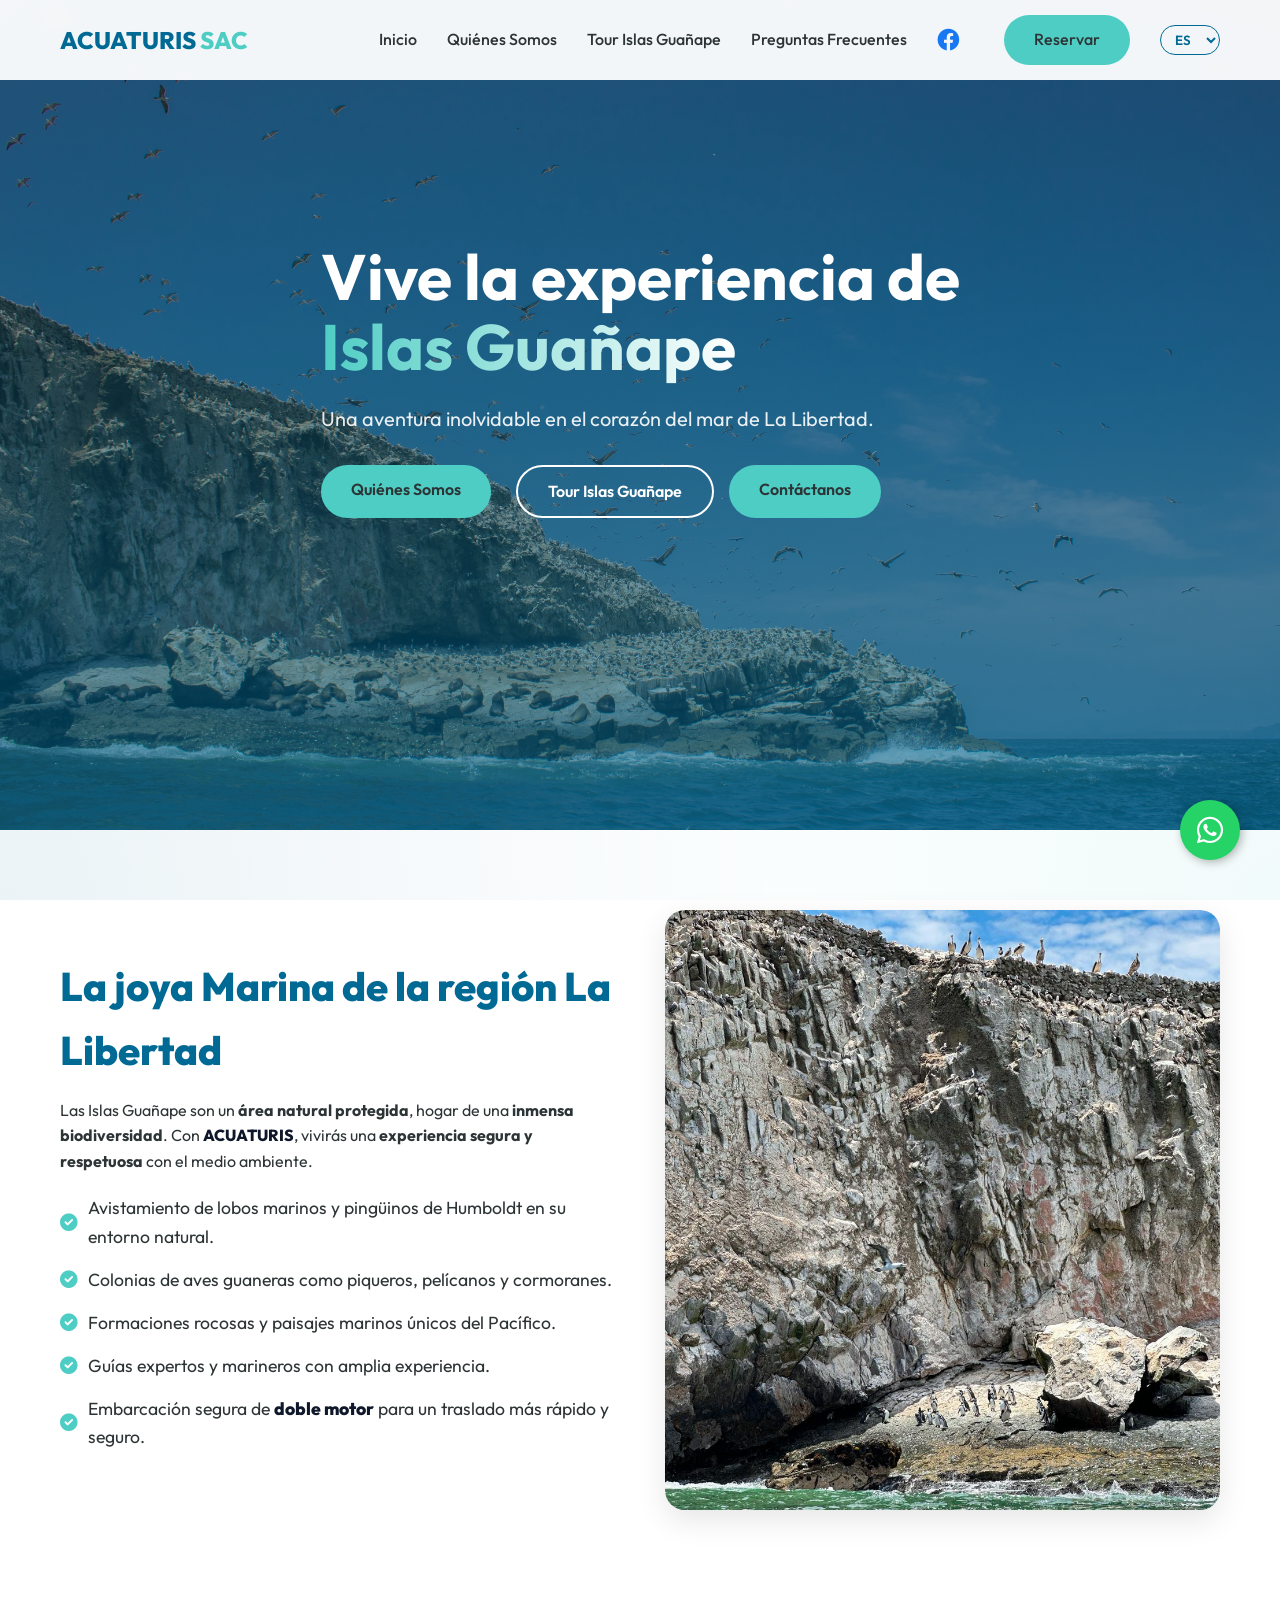
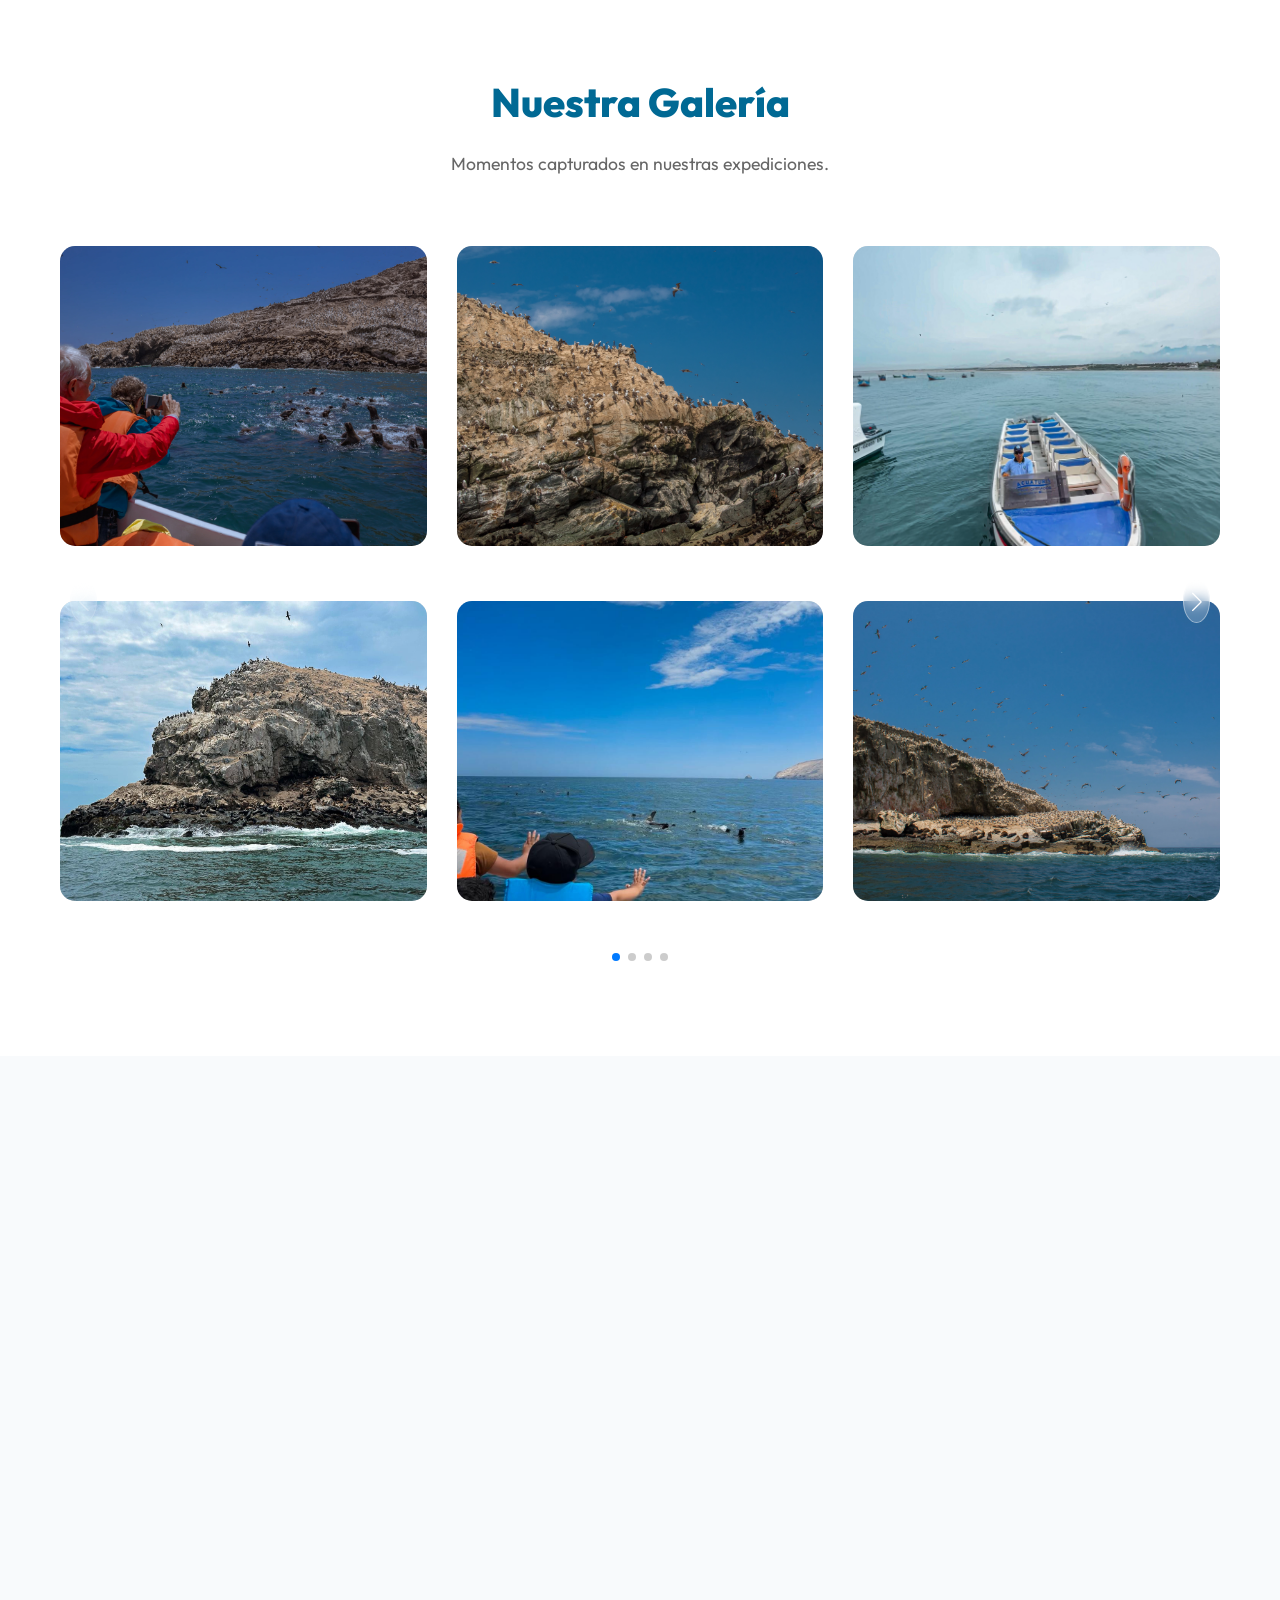
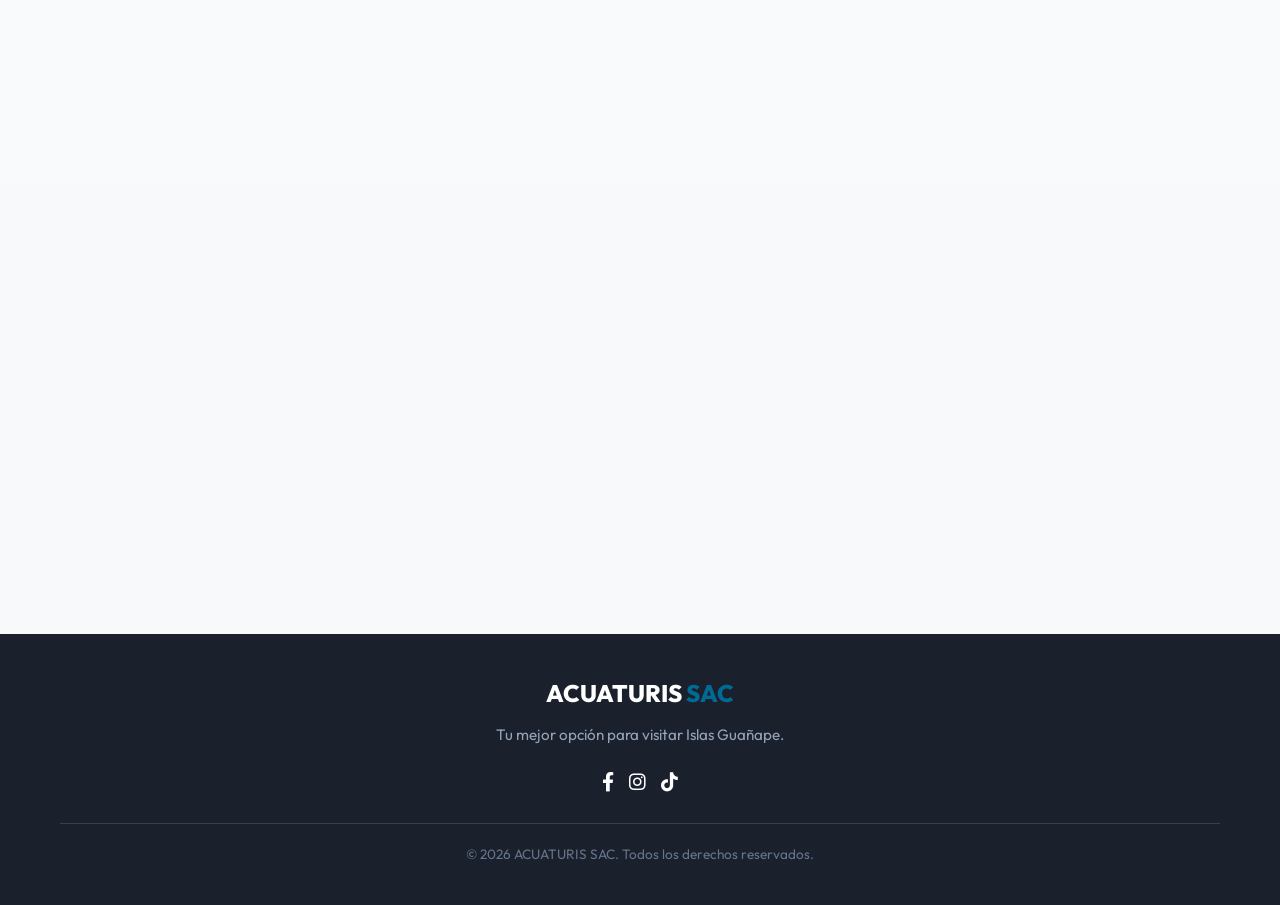
==== commit e8ba6500: "Ultimos cambios" ====
--- a/Inicio/index.html
+++ b/Inicio/index.html
@@ -98,10 +98,10 @@
             </button>
             <ul class="nav-links">
                 <li><a href="#inicio" data-i18n="nav_home">Inicio</a></li>
-                <li><a href="../quienes-somos/quienes-somos.html" data-i18n="nav_about">Quiénes Somos</a></li>
-                <li><a href="../Tour-islas-guanape/Tour-islas-guanape.html" data-i18n="nav_tour">Tour Islas Guañape</a>
+                <li><a href="../quienes-somos/" data-i18n="nav_about">Quiénes Somos</a></li>
+                <li><a href="../Tour-islas-guanape/" data-i18n="nav_tour">Tour Islas Guañape</a>
                 </li>
-                <li><a href="../preguntas-frecuentes/preguntas-frecuentes.html" data-i18n="nav_faq">Preguntas
+                <li><a href="../preguntas-frecuentes/" data-i18n="nav_faq">Preguntas
                         Frecuentes</a></li>
                 <li>
                     <a href="https://www.facebook.com/share/1S6qyKS7hv/" target="_blank" rel="noopener noreferrer"
@@ -134,9 +134,9 @@
             <h1 data-i18n="hero_title">Vive la experiencia de <br><span class="text-gradient">Islas Guañape</span></h1>
             <p data-i18n="hero_subtitle">Una aventura inolvidable en el corazón del mar de La Libertad.</p>
             <div class="hero-buttons">
-                <a href="../quienes-somos/quienes-somos.html" class="btn-primary" data-i18n="nav_about">Quiénes
+                <a href="../quienes-somos/" class="btn-primary" data-i18n="nav_about">Quiénes
                     Somos</a>
-                <a href="../Tour-islas-guanape/Tour-islas-guanape.html" class="btn-secondary" data-i18n="nav_tour">Tour
+                <a href="../Tour-islas-guanape/" class="btn-secondary" data-i18n="nav_tour">Tour
                     Islas Guañape</a>
                 <a href="#contacto" class="btn-primary" data-i18n="hero_btn_contact">Contáctanos</a>
             </div>
@@ -368,10 +368,14 @@
                 </a>
 
                 <div
-                    style="margin-top: 30px; display: flex; justify-content: center; gap: 20px; align-items: center; color: #333;">
+                    style="margin-top: 30px; display: flex; flex-wrap: wrap; justify-content: center; gap: 30px; align-items: center; color: #333;">
                     <div style="display: flex; align-items: center; gap: 8px;">
                         <i class="fas fa-phone-alt" style="color: var(--primary);"></i>
                         <span style="font-weight: 600;">+51 961 020 784</span>
+                    </div>
+                    <div style="display: flex; align-items: center; gap: 8px;">
+                        <i class="fas fa-envelope" style="color: var(--primary);"></i>
+                        <a href="mailto:acuaturis@gmail.com" style="text-decoration: none; color: inherit; font-weight: 600;">acuaturis@gmail.com</a>
                     </div>
                 </div>
             </div>
--- a/css/styles.css
+++ b/css/styles.css
@@ -19,8 +19,10 @@
     box-sizing: border-box;
 }
 
-html {
-    scroll-behavior: smooth;
+html, body {
+    overflow-x: hidden;
+    width: 100%;
+    position: relative;
 }
 
 body {
@@ -34,7 +36,6 @@
         radial-gradient(circle at 0% 100%, rgba(0, 105, 148, 0.08) 0%, transparent 50%);
     background-attachment: fixed;
     line-height: 1.6;
-    overflow-x: hidden;
 }
 
 /* Utilities */
@@ -136,6 +137,7 @@
     display: flex;
     justify-content: space-between;
     align-items: center;
+    position: relative; /* Added for mobile menu positioning */
 }
 
 .logo {
@@ -248,12 +250,31 @@
     font-size: 4rem;
     line-height: 1.1;
     margin-bottom: 20px;
+    word-wrap: break-word;
+    max-width: 100%;
 }
 
 .hero p {
     font-size: 1.25rem;
     margin-bottom: 30px;
     opacity: 0.9;
+}
+
+.hero-buttons {
+    display: flex;
+    gap: 15px;
+    flex-wrap: wrap;
+}
+
+/* Subpage Hero Standard */
+.hero-subpage {
+    height: 50vh !important;
+    min-height: 350px !important;
+    margin-top: 0 !important;
+}
+
+.hero-subpage .hero-content {
+    margin-top: 80px;
 }
 
 /* About Section */
@@ -598,6 +619,12 @@
 
 .faq-item.active .faq-answer {
     padding: 0 20px 20px;
+}
+
+.faq-page-content {
+    padding: 80px 0;
+    background-color: #f8fafc;
+    min-height: 60vh;
 }
 
 /* Contact Section */
@@ -723,13 +750,145 @@
     background: var(--dark);
     color: var(--white);
     text-align: center;
-    padding: 30px 0;
+    padding: 30px 20px; /* Added horizontal padding */
+    overflow-x: hidden;
+}
+
+.footer p {
+    word-wrap: break-word;
+    max-width: 100%;
+}
+
+/* Specific Page Styles */
+.about-page-content {
+    padding: 80px 0;
+    background-color: #f8fafc;
+}
+
+.about-text-content {
+    background-color: #2b3a55;
+    color: white;
+    padding: 50px;
+    border-radius: 15px;
+    box-shadow: 0 10px 30px rgba(0, 0, 0, 0.1);
+    margin-bottom: 50px;
+}
+
+.about-text-content h2 {
+    font-size: 2.5rem;
+    margin-bottom: 30px;
+    color: white;
+    font-weight: 800;
+}
+
+.about-text-content p {
+    font-size: 1.1rem;
+    line-height: 1.8;
+    margin-bottom: 20px;
+    color: #e2e8f0;
+}
+
+.about-text-content p:last-child {
+    font-weight: 600;
+    font-size: 1.3rem;
+    margin-bottom: 0;
+    margin-top: 30px;
+}
+
+.vision-images {
+    display: grid;
+    grid-template-columns: repeat(auto-fit, minmax(300px, 1fr));
+    gap: 30px;
+    margin-top: 50px;
+}
+
+.vision-img-card {
+    border-radius: 15px;
+    overflow: hidden;
+    box-shadow: 0 10px 20px rgba(0, 0, 0, 0.1);
+}
+
+.vision-img-card img {
+    width: 100%;
+    height: 300px;
+    object-fit: cover;
+    display: block;
+    transition: transform 0.3s ease;
+    cursor: pointer;
+}
+
+.vision-img-card:hover img {
+    transform: scale(1.05);
 }
 
 /* Responsive */
 @media (max-width: 768px) {
+    .nav-links {
+        position: fixed;
+        top: 0;
+        right: 0;
+        width: 70%;
+        height: 100vh;
+        background: var(--white);
+        flex-direction: column;
+        justify-content: center;
+        padding: 40px;
+        box-shadow: -5px 0 20px rgba(0, 0, 0, 0.1);
+        transform: translateX(100%);
+        transition: transform 0.4s cubic-bezier(0.4, 0, 0.2, 1);
+        z-index: 999;
+    }
+
+    .nav-links.active {
+        transform: translateX(0);
+    }
+
+    .nav-links li {
+        width: 100%;
+        text-align: center;
+        margin: 10px 0; /* Added margin for better spacing */
+    }
+
+    .nav-links li a {
+        font-size: 1.2rem;
+        display: block;
+        padding: 5px 0;
+    }
+
+    #language-selector {
+        margin-top: 20px; /* Space out language selector from links */
+    }
+
+    .mobile-menu-btn {
+        display: block;
+        position: relative;
+        z-index: 1001;
+    }
+
     .hero h1 {
         font-size: 2.5rem;
+        margin-top: 40px; /* Prevent overlap with fixed header */
+    }
+
+    .hero-buttons {
+        flex-direction: column;
+        width: 100%;
+    }
+
+    .hero-buttons .btn-primary,
+    .hero-buttons .btn-secondary {
+        width: 100%;
+        margin-left: 0;
+        text-align: center;
+    }
+
+    .hero-subpage {
+        height: 40vh !important;
+        min-height: 300px !important;
+    }
+
+    .hero-subpage h1 {
+        font-size: 2.2rem;
     }
 
     .about-grid,
@@ -737,42 +896,7 @@
         grid-template-columns: 1fr;
     }
 
-    .timeline::after {
-        left: 31px;
-    }
-
-    .timeline-item {
-        width: 100%;
-        padding-left: 70px;
-        padding-right: 25px;
-    }
-
-    .timeline-item::after {
-        left: 21px;
-    }
-
-    .timeline-item:nth-child(even) {
-        left: 0%;
-    }
-
-    .nav-links {
-        position: fixed;
-        top: 70px;
-        left: 0;
-        width: 100%;
-        background: var(--white);
-        flex-direction: column;
-        padding: 20px;
-        box-shadow: 0 10px 20px rgba(0, 0, 0, 0.1);
-        transform: translateY(-150%);
-        transition: var(--transition);
-    }
-
-    .nav-links.active {
-        transform: translateY(0);
-    }
-
-    .mobile-menu-btn {
-        display: block;
+    .section-title {
+        font-size: 2rem;
     }
 }
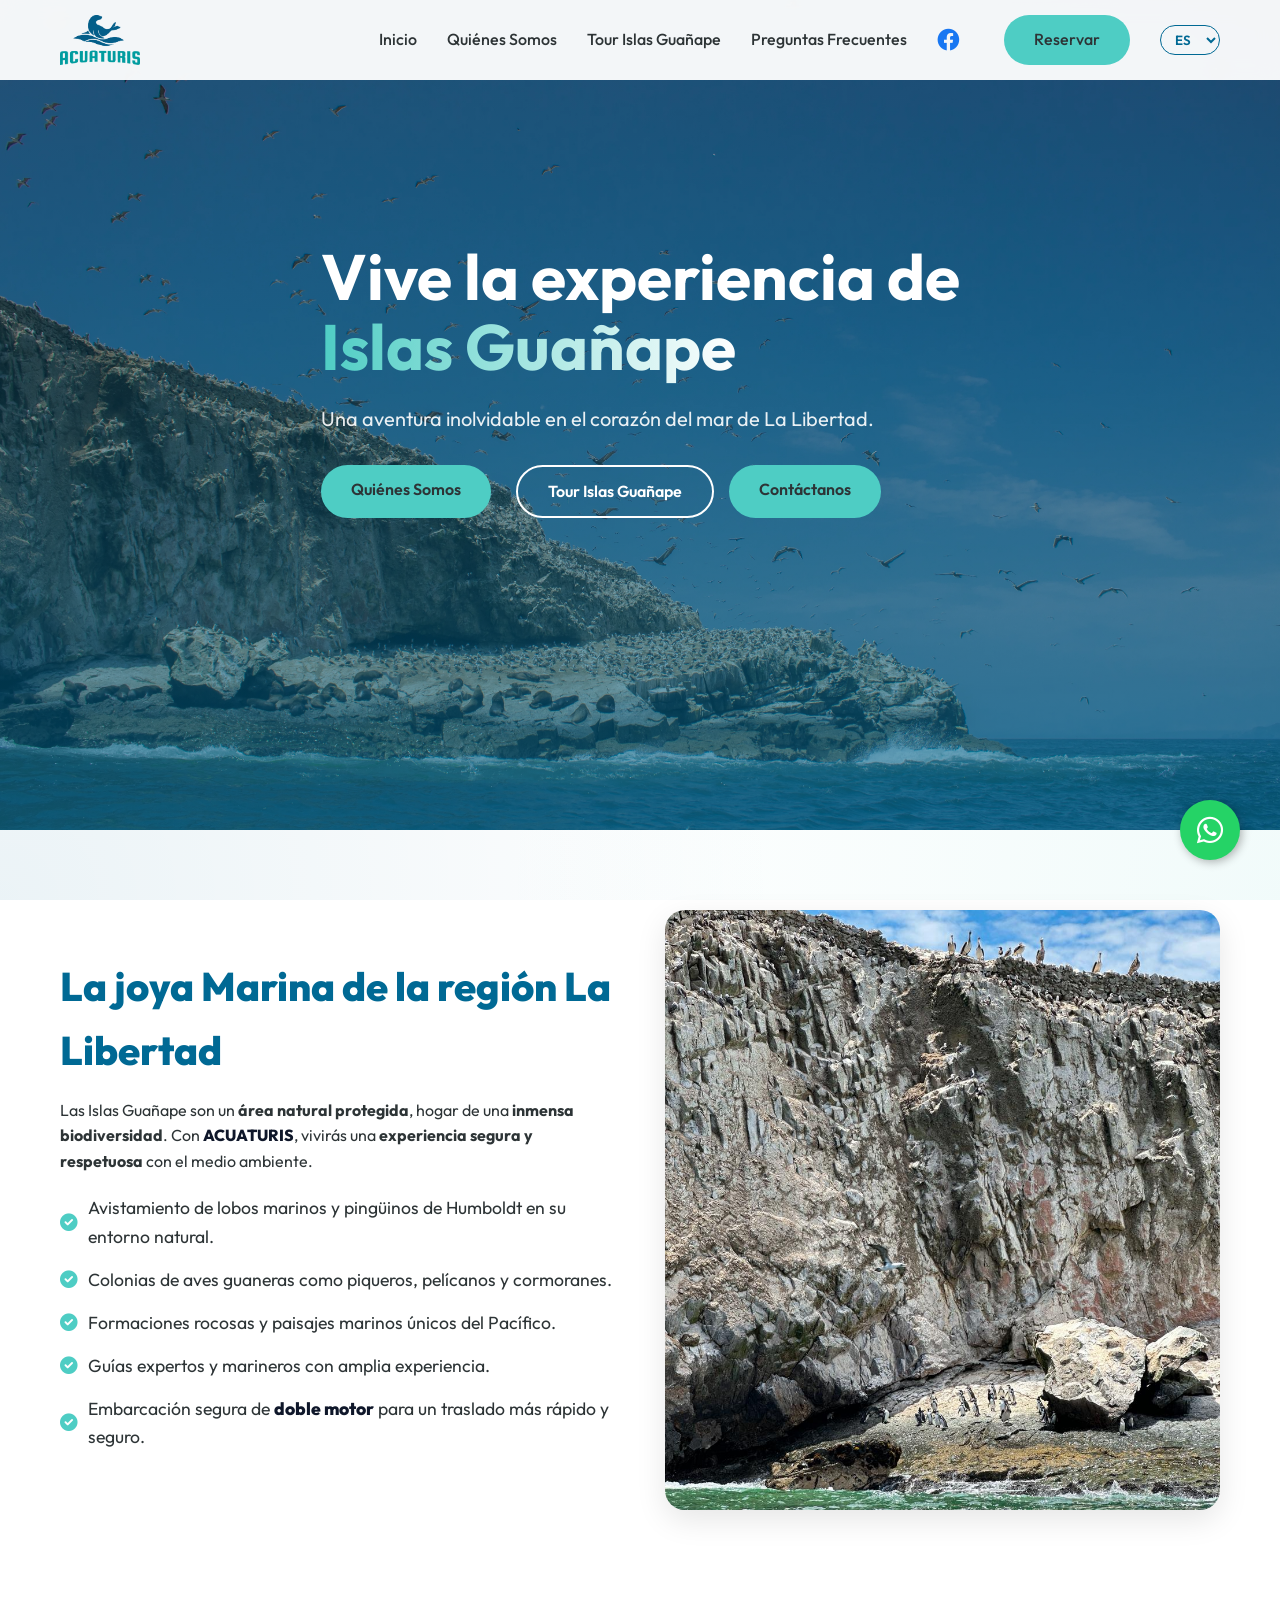
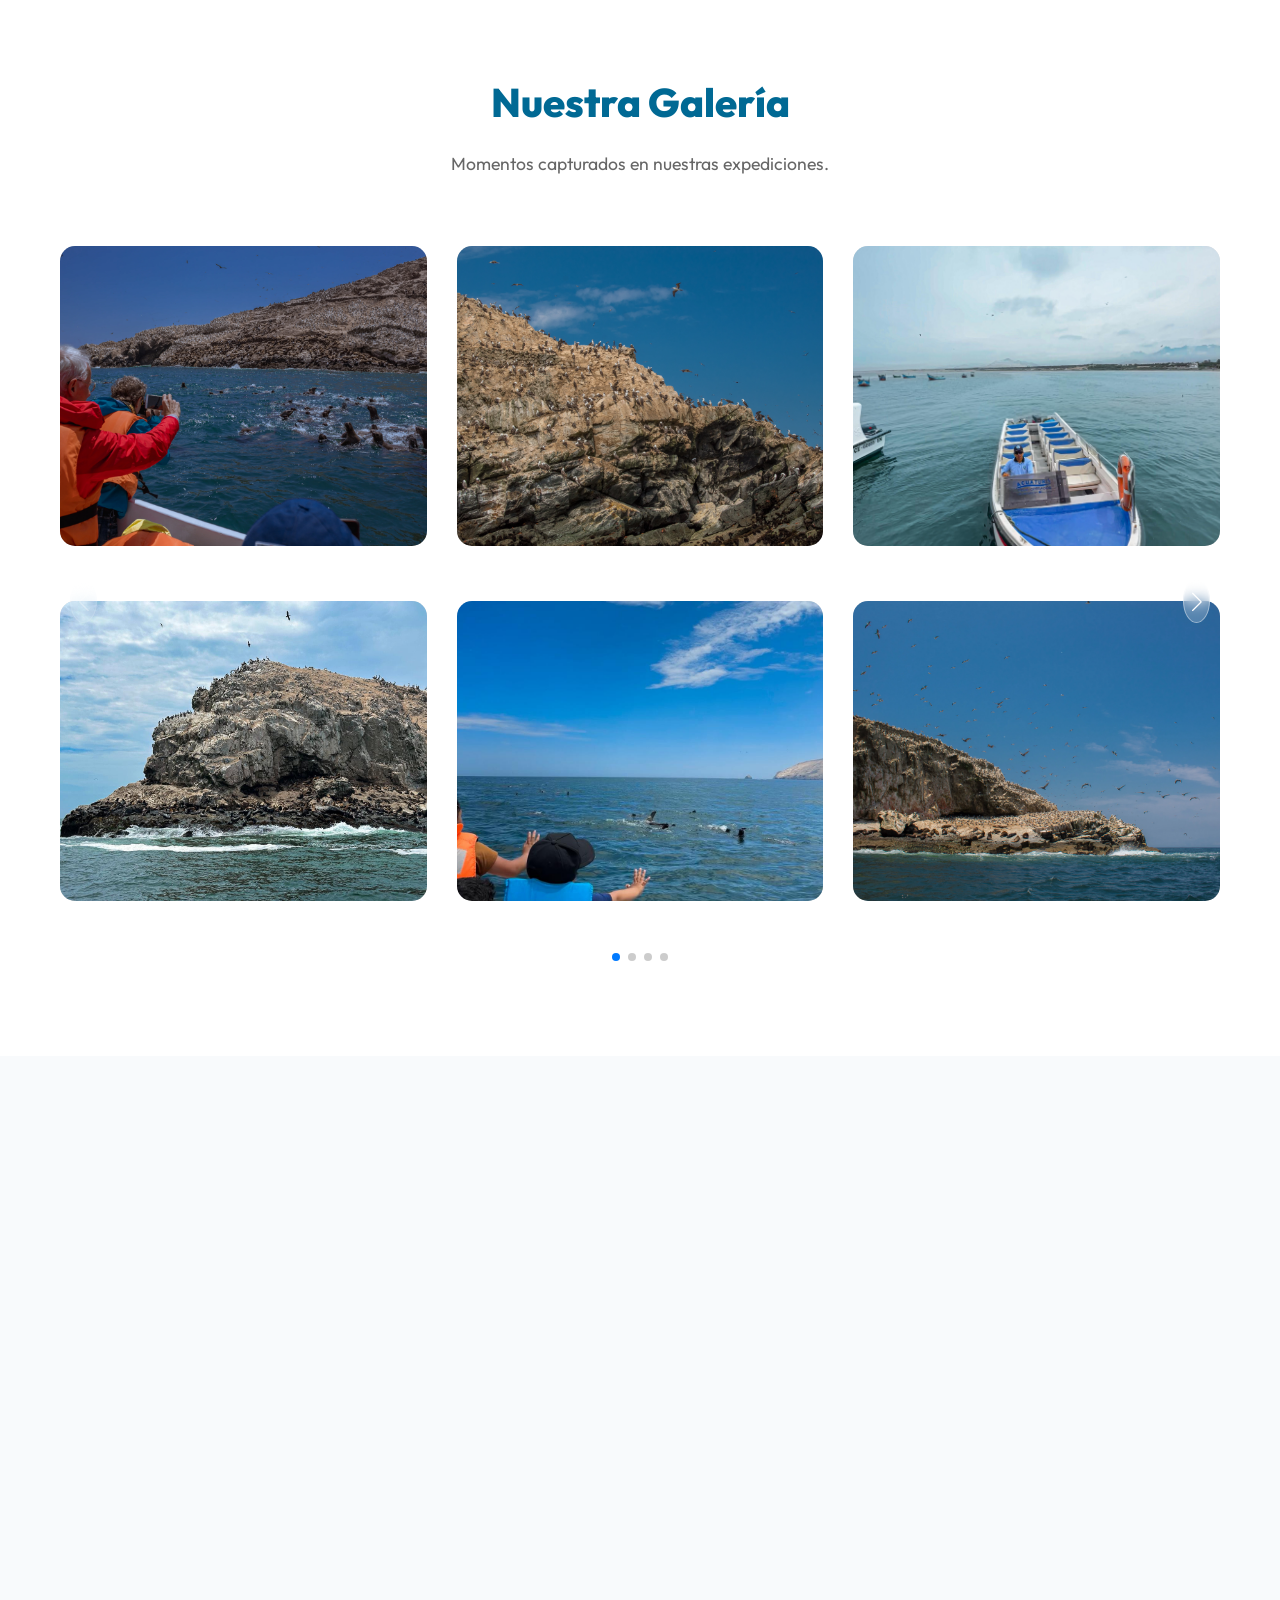
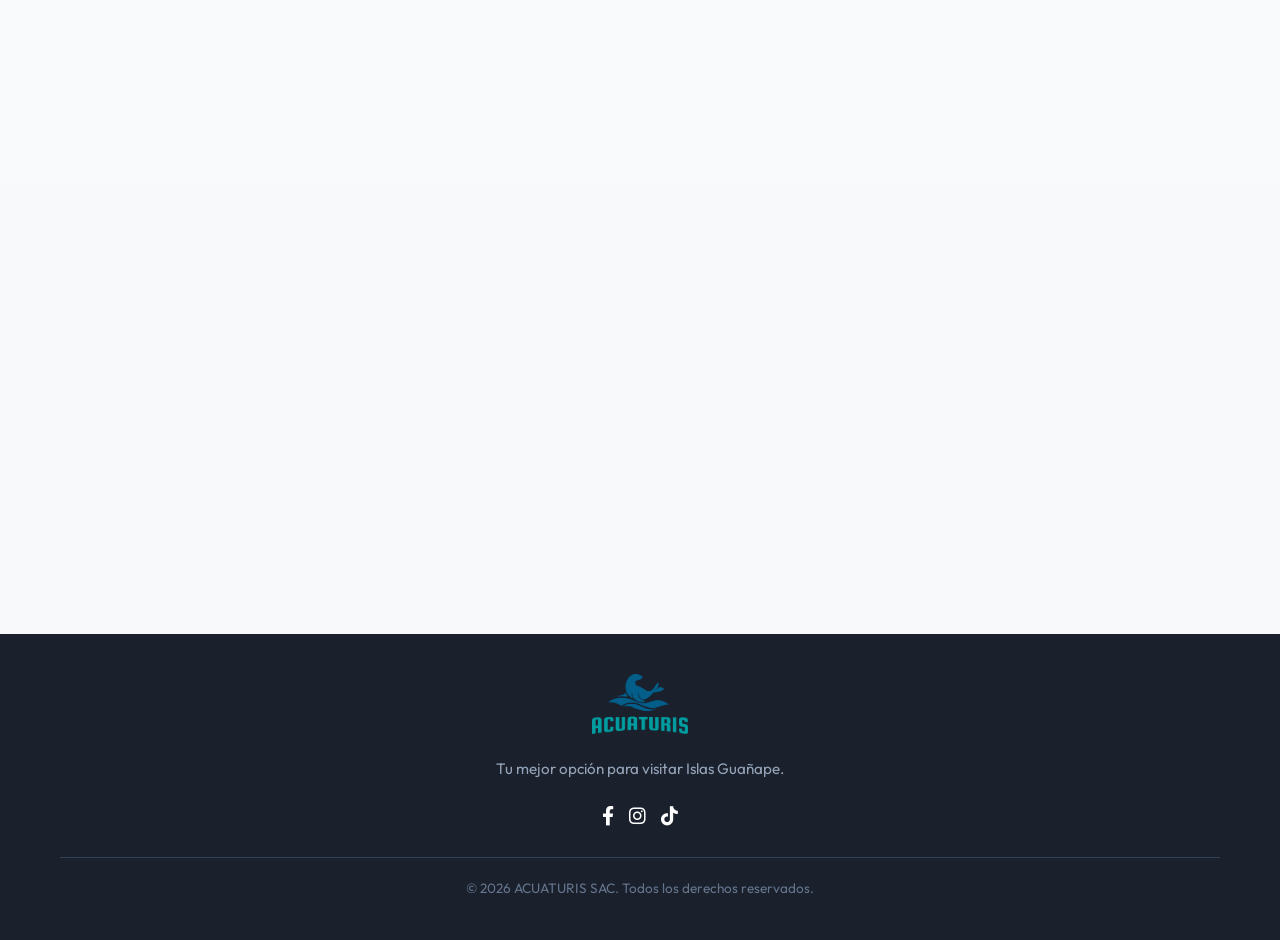
==== commit 418e306e: "revisar" ====
--- a/Inicio/index.html
+++ b/Inicio/index.html
@@ -4,6 +4,7 @@
 <head>
     <meta charset="UTF-8">
     <meta name="viewport" content="width=device-width, initial-scale=1.0">
+    <link rel="icon" type="image/png" href="../assets/logo01.png">
     <!-- Basic SEO Meta Tags -->
     <title>Tour Islas Guañape | ACUATURIS SAC - Atrevete a disfrutar la adrenalina</title>
     <meta name="description"
@@ -92,7 +93,9 @@
     <!-- Navigation -->
     <nav class="navbar">
         <div class="container nav-container">
-            <a href="#" class="logo">ACUATURIS <span class="highlight">SAC</span></a>
+            <a href="../index.html" class="logo">
+                <img src="../assets/logo01.png" alt="ACUATURIS SAC" class="header-logo">
+            </a>
             <button class="mobile-menu-btn" aria-label="Menu">
                 <i class="fas fa-bars"></i>
             </button>
@@ -385,9 +388,7 @@
     <!-- Footer -->
     <footer style="background-color: #1a202c; color: #e2e8f0; text-align: center; padding: 40px 0;">
         <div class="container">
-            <h3
-                style="color: white; margin-bottom: 10px; font-family: 'Outfit', sans-serif; font-weight: 800; font-size: 1.5rem;">
-                ACUATURIS <span style="color: var(--primary);">SAC</span></h3>
+            <img src="../assets/logo01.png" alt="ACUATURIS SAC" class="footer-logo-img">
             <p style="margin-bottom: 20px; font-size: 0.95rem; color: #94a3b8;">Tu mejor opción para visitar Islas
                 Guañape.</p>
             <div style="display: flex; justify-content: center; gap: 15px; margin-bottom: 25px;">
--- a/css/styles.css
+++ b/css/styles.css
@@ -9,7 +9,7 @@
     --white: #FFFFFF;
     --glass: rgba(255, 255, 255, 0.1);
     --shadow: 0 10px 30px rgba(0, 0, 0, 0.1);
-    --transition: all 0.3s ease;
+    --transition: transform 0.3s ease, background 0.3s ease, color 0.3s ease, opacity 0.3s ease, box-shadow 0.3s ease;
     --whatsapp: #25D366;
 }
 
@@ -141,10 +141,28 @@
 }
 
 .logo {
-    font-size: 1.5rem;
-    font-weight: 800;
-    color: var(--primary);
+    display: flex;
+    align-items: center;
     text-decoration: none;
+    transition: var(--transition);
+}
+
+.header-logo {
+    height: 50px;
+    width: auto;
+    object-fit: contain;
+    transition: var(--transition);
+}
+
+.logo:hover .header-logo {
+    transform: scale(1.05);
+}
+
+.footer-logo-img {
+    height: 60px;
+    width: auto;
+    object-fit: contain;
+    margin-bottom: 15px;
 }
 
 .highlight {
@@ -383,6 +401,33 @@
 .timeline-content h3 {
     color: var(--primary);
     margin-bottom: 10px;
+}
+
+/* Timeline Responsive Fixes */
+@media (max-width: 768px) {
+    .timeline::after {
+        left: 31px;
+    }
+
+    .timeline-item {
+        width: 100%;
+        padding-left: 70px;
+        padding-right: 25px;
+        margin-bottom: 30px;
+    }
+
+    .timeline-item::after {
+        left: 21px;
+        right: auto;
+    }
+
+    .timeline-item:nth-child(even) {
+        left: 0%;
+    }
+
+    .timeline-item:nth-child(even)::after {
+        left: 21px;
+    }
 }
 
 /* Gallery Section */
@@ -823,6 +868,14 @@
 
 /* Responsive */
 @media (max-width: 768px) {
+    .header-logo {
+        height: 40px;
+    }
+
+    .footer-logo-img {
+        height: 50px;
+    }
+
     .nav-links {
         position: fixed;
         top: 0;
@@ -865,14 +918,30 @@
         z-index: 1001;
     }
 
+    .hero-content {
+        text-align: center;
+        margin: 0 auto;
+    }
+
+    .hero {
+        height: auto;
+        min-height: 80vh;
+        padding: 100px 0 60px;
+    }
+
     .hero h1 {
-        font-size: 2.5rem;
-        margin-top: 40px; /* Prevent overlap with fixed header */
+        font-size: 2.2rem !important;
+        margin-top: 0;
+    }
+
+    .hero p {
+        font-size: 1.1rem;
     }
 
     .hero-buttons {
         flex-direction: column;
         width: 100%;
+        gap: 10px;
     }
 
     .hero-buttons .btn-primary,
@@ -883,20 +952,46 @@
     }
 
     .hero-subpage {
-        height: 40vh !important;
+        height: auto !important;
         min-height: 300px !important;
+        padding: 80px 0 40px !important;
     }
 
     .hero-subpage h1 {
-        font-size: 2.2rem;
+        font-size: 2rem !important;
+        padding: 0 15px;
+    }
+
+    .hero-subpage p {
+        font-size: 1.1rem !important;
+        padding: 0 15px;
     }
 
     .about-grid,
-    .contact-wrapper {
-        grid-template-columns: 1fr;
+    .contact-wrapper,
+    .policies-grid,
+    .vision-images {
+        grid-template-columns: 1fr !important;
+        gap: 20px !important;
+    }
+
+    .section {
+        padding: 50px 0;
     }
 
     .section-title {
-        font-size: 2rem;
+        font-size: 1.8rem !important;
+    }
+
+    .about-text-content {
+        padding: 30px 20px;
+    }
+
+    .about-text-content h2 {
+        font-size: 1.8rem;
+    }
+
+    .about-text-content p:last-child {
+        font-size: 1.1rem;
     }
 }
